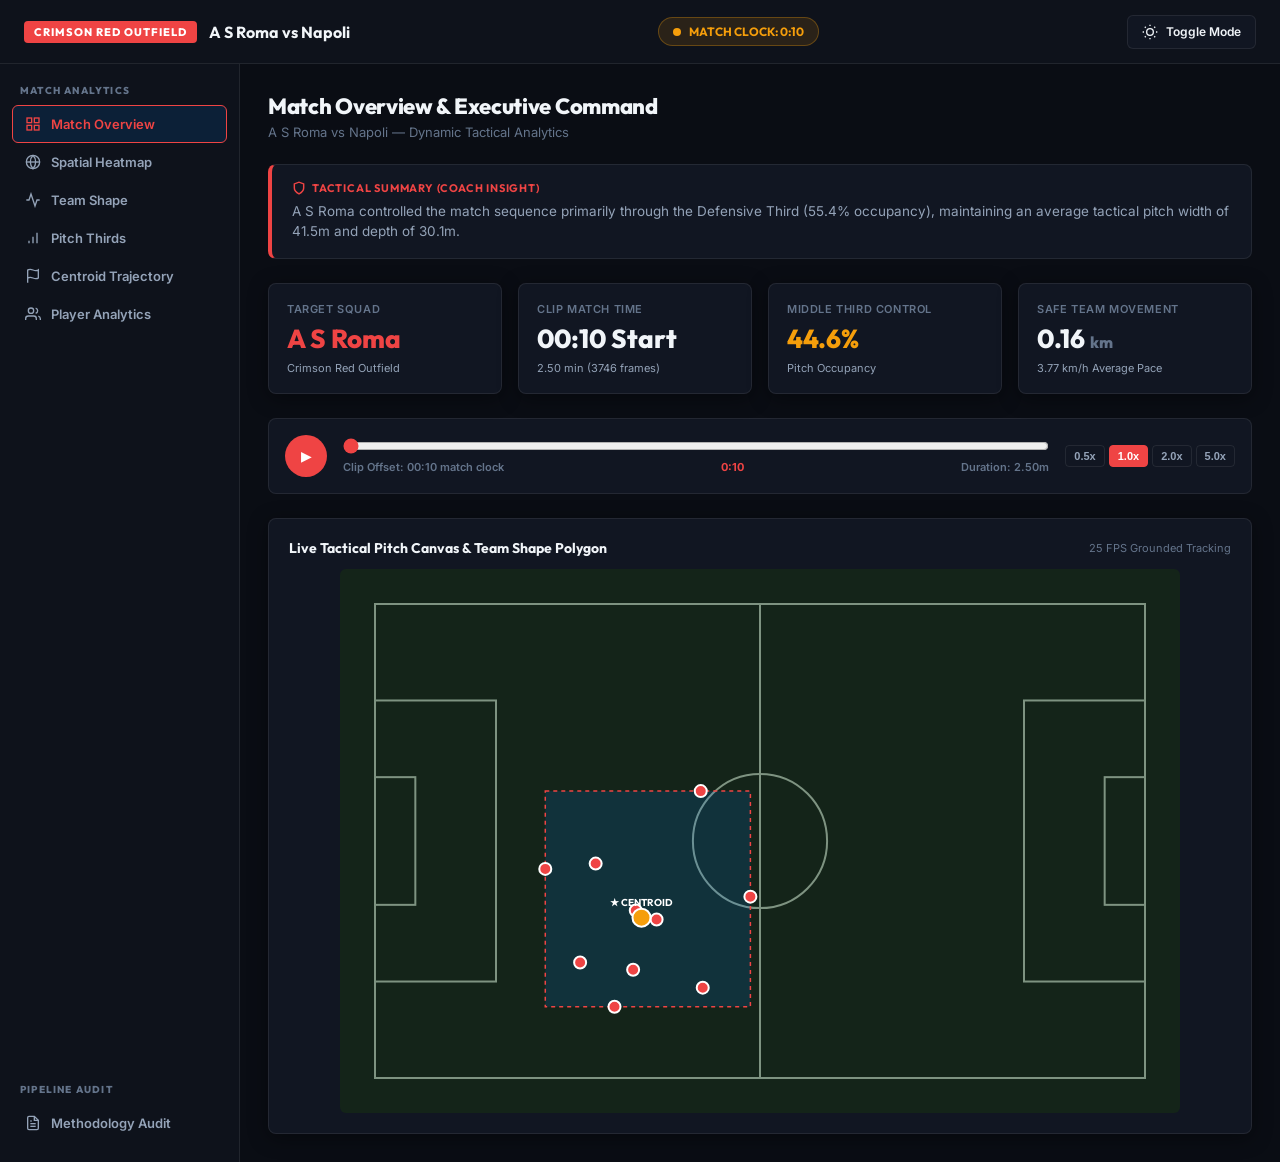
==== UNIFIED_PIPELINE/dashboard/index.html @ fdec0640 "feat: add UNIFIED_PIPELINE pipeline folder" ====
<!DOCTYPE html>
<html lang="en" data-theme="dark">
<head>
  <meta charset="UTF-8">
  <meta name="viewport" content="width=device-width, initial-scale=1.0">
  <title>Pro Tactical Football Analytics Command Center</title>
  
  <!-- Fonts -->
  <link rel="preconnect" href="https://fonts.googleapis.com">
  <link rel="preconnect" href="https://fonts.gstatic.com" crossorigin>
  <link href="https://fonts.googleapis.com/css2?family=Inter:wght@300;400;500;600;700&family=Outfit:wght@400;500;600;700;800&display=swap" rel="stylesheet">
  
  <!-- Plotly CDN -->
  <script src="https://cdn.plot.ly/plotly-2.27.0.min.js"></script>
  
  <!-- Dashboard CSS -->
  <link rel="stylesheet" href="css/app.css">
</head>
<body data-theme="dark">

  <div class="app-shell">
    <!-- Top Navigation Header -->
    <header class="top-nav">
      <div class="nav-brand">
        <div class="brand-badge" id="header-league-badge">MATCH ANALYTICS</div>
        <div class="match-title" id="header-match-title">Loading Match Data...</div>
      </div>

      <div class="nav-center">
        <div class="match-clock-chip" id="header-clock-chip">
          <span class="pulse-dot"></span>
          <span id="header-clock-text">MATCH CLOCK</span>
        </div>
      </div>

      <div class="nav-right">
        <button id="theme-toggle" class="btn-theme-toggle">
          <svg class="sun-icon" width="16" height="16" viewBox="0 0 24 24" fill="none" stroke="currentColor" stroke-width="2"><circle cx="12" cy="12" r="5"/><path d="M12 1v2M12 21v2M4.22 4.22l1.42 1.42M18.36 18.36l1.42 1.42M1 12h2M21 12h2M4.22 19.78l1.42-1.42M18.36 5.64l1.42-1.42"/></svg>
          <svg class="moon-icon" width="16" height="16" viewBox="0 0 24 24" fill="none" stroke="currentColor" stroke-width="2"><path d="M21 12.79A9 9 0 1 1 11.21 3 7 7 0 0 0 21 12.79z"/></svg>
          <span id="theme-label">Toggle Mode</span>
        </button>
      </div>
    </header>

    <!-- Main Content Shell -->
    <div class="main-layout">
      <!-- Sidebar Navigation -->
      <aside class="sidebar">
        <div class="nav-group">
          <div class="nav-section-title">MATCH ANALYTICS</div>
          <button class="nav-item active" data-view="overview">
            <svg width="16" height="16" viewBox="0 0 24 24" fill="none" stroke="currentColor" stroke-width="2"><rect x="3" y="3" width="7" height="7"/><rect x="14" y="3" width="7" height="7"/><rect x="14" y="14" width="7" height="7"/><rect x="3" y="14" width="7" height="7"/></svg>
            Match Overview
          </button>
          <button class="nav-item" data-view="heatmap">
            <svg width="16" height="16" viewBox="0 0 24 24" fill="none" stroke="currentColor" stroke-width="2"><circle cx="12" cy="12" r="10"/><path d="M12 2a14.5 14.5 0 0 0 0 20 14.5 14.5 0 0 0 0-20"/><path d="M2 12h20"/></svg>
            Spatial Heatmap
          </button>
          <button class="nav-item" data-view="shape">
            <svg width="16" height="16" viewBox="0 0 24 24" fill="none" stroke="currentColor" stroke-width="2"><polyline points="22 12 18 12 15 21 9 3 6 12 2 12"/></svg>
            Team Shape
          </button>
          <button class="nav-item" data-view="thirds">
            <svg width="16" height="16" viewBox="0 0 24 24" fill="none" stroke="currentColor" stroke-width="2"><line x1="12" y1="20" x2="12" y2="10"/><line x1="18" y1="20" x2="18" y2="4"/><line x1="6" y1="20" x2="6" y2="16"/></svg>
            Pitch Thirds
          </button>
          <button class="nav-item" data-view="trajectory">
            <svg width="16" height="16" viewBox="0 0 24 24" fill="none" stroke="currentColor" stroke-width="2"><path d="M4 15s1-1 4-1 5 2 8 2 4-1 4-1V3s-1 1-4 1-5-2-8-2-4 1-4 1z"/><line x1="4" y1="22" x2="4" y2="15"/></svg>
            Centroid Trajectory
          </button>
          <button class="nav-item" data-view="players">
            <svg width="16" height="16" viewBox="0 0 24 24" fill="none" stroke="currentColor" stroke-width="2"><path d="M17 21v-2a4 4 0 0 0-4-4H5a4 4 0 0 0-4 4v2"/><circle cx="9" cy="7" r="4"/><path d="M23 21v-2a4 4 0 0 0-3-3.87"/><path d="M16 3.13a4 4 0 0 1 0 7.75"/></svg>
            Player Analytics
          </button>
        </div>

        <div class="nav-group" style="margin-top: auto;">
          <div class="nav-section-title">PIPELINE AUDIT</div>
          <button class="nav-item" data-view="audit">
            <svg width="16" height="16" viewBox="0 0 24 24" fill="none" stroke="currentColor" stroke-width="2"><path d="M14 2H6a2 2 0 0 0-2 2v16a2 2 0 0 0 2 2h12a2 2 0 0 0 2-2V8z"/><polyline points="14 2 14 8 20 8"/><line x1="16" y1="13" x2="8" y2="13"/><line x1="16" y1="17" x2="8" y2="17"/><polyline points="10 9 9 9 8 9"/></svg>
            Methodology Audit
          </button>
        </div>
      </aside>

      <!-- View Containers -->
      <main class="content-body">
        <div id="view-overview" class="view-panel active"></div>
        <div id="view-heatmap" class="view-panel"></div>
        <div id="view-shape" class="view-panel"></div>
        <div id="view-thirds" class="view-panel"></div>
        <div id="view-trajectory" class="view-panel"></div>
        <div id="view-players" class="view-panel"></div>
        <div id="view-audit" class="view-panel"></div>
      </main>
    </div>
  </div>

  <!-- Dashboard JavaScript Modules -->
  <script src="js/pitch-canvas.js"></script>
  <script src="js/components.js"></script>
  <script src="js/timeline.js"></script>
  <script src="js/app.js"></script>
</body>
</html>
---- UNIFIED_PIPELINE/dashboard/css/app.css ----
/* Dynamic Broadcasting CSS Design System */
:root {
  /* Dynamic Team Color Variables (Injected from metadata) */
  --team-primary-color: #0080FF;
  --team-secondary-color: #38BDF8;

  /* Typography */
  --font-sans: 'Inter', -apple-system, BlinkMacSystemFont, sans-serif;
  --font-display: 'Outfit', sans-serif;

  /* Tactical Accents */
  --tactical-gold: #F59E0B;
  --tactical-emerald: #10B981;
  --tactical-rose: #F43F5E;
}

/* Dark Theme (Obsidian Broadcast Command Center) */
body[data-theme="dark"] {
  --bg-app: #0A0D14;
  --bg-card: #111622;
  --bg-card-hover: #171E2D;
  --bg-nav: #0E121B;
  --border-color: rgba(255, 255, 255, 0.08);
  --border-active: var(--team-primary-color);
  --text-primary: #F1F5F9;
  --text-secondary: #94A3B8;
  --text-muted: #64748B;
  --pitch-grass: #142419;
  --pitch-lines: #7E9381;
  --shadow-card: 0 4px 20px rgba(0, 0, 0, 0.4);
}

/* Light Theme (Clean Editorial Print) */
body[data-theme="light"] {
  --bg-app: #F8FAFC;
  --bg-card: #FFFFFF;
  --bg-card-hover: #F1F5F9;
  --bg-nav: #FFFFFF;
  --border-color: rgba(0, 0, 0, 0.08);
  --border-active: var(--team-primary-color);
  --text-primary: #0F172A;
  --text-secondary: #475569;
  --text-muted: #94A3B8;
  --pitch-grass: #E2EADF;
  --pitch-lines: #859B87;
  --shadow-card: 0 4px 16px rgba(0, 0, 0, 0.06);
}

/* Reset & Layout */
* { box-sizing: border-box; margin: 0; padding: 0; transition: background-color 0.25s ease, border-color 0.25s ease, color 0.25s ease; }
body { font-family: var(--font-sans); background: var(--bg-app); color: var(--text-primary); min-height: 100vh; overflow-x: hidden; }

.app-shell { display: flex; flex-direction: column; min-height: 100vh; }

/* Top Navigation Bar */
.top-nav {
  height: 64px;
  background: var(--bg-nav);
  border-bottom: 1px solid var(--border-color);
  display: flex;
  align-items: center;
  justify-content: space-between;
  padding: 0 24px;
  position: sticky;
  top: 0;
  z-index: 100;
}
.nav-brand { display: flex; align-items: center; gap: 12px; }
.brand-badge {
  background: var(--team-primary-color);
  color: #FFFFFF;
  font-family: var(--font-display);
  font-weight: 800;
  font-size: 11px;
  letter-spacing: 1px;
  padding: 4px 10px;
  border-radius: 4px;
  text-transform: uppercase;
}
.match-title { font-family: var(--font-display); font-weight: 700; font-size: 16px; }

.match-clock-chip {
  display: flex;
  align-items: center;
  gap: 8px;
  background: rgba(245, 158, 11, 0.12);
  border: 1px solid rgba(245, 158, 11, 0.3);
  padding: 6px 14px;
  border-radius: 20px;
  font-family: var(--font-display);
  font-weight: 700;
  font-size: 12px;
  color: var(--tactical-gold);
}
.pulse-dot { width: 8px; height: 8px; background: var(--tactical-gold); border-radius: 50%; animation: pulse 1.5s infinite; }

@keyframes pulse {
  0% { transform: scale(0.95); box-shadow: 0 0 0 0 rgba(245, 158, 11, 0.7); }
  70% { transform: scale(1); box-shadow: 0 0 0 8px rgba(245, 158, 11, 0); }
  100% { transform: scale(0.95); box-shadow: 0 0 0 0 rgba(245, 158, 11, 0); }
}

.btn-theme-toggle {
  display: flex;
  align-items: center;
  gap: 8px;
  background: var(--bg-card);
  border: 1px solid var(--border-color);
  color: var(--text-primary);
  padding: 8px 14px;
  border-radius: 6px;
  font-family: var(--font-sans);
  font-weight: 600;
  font-size: 12px;
  cursor: pointer;
}
.btn-theme-toggle:hover { border-color: var(--team-primary-color); }
body[data-theme="dark"] .sun-icon { display: block; }
body[data-theme="dark"] .moon-icon { display: none; }
body[data-theme="light"] .sun-icon { display: none; }
body[data-theme="light"] .moon-icon { display: block; }

/* Sidebar & Main Layout */
.main-layout { display: flex; flex: 1; }
.sidebar {
  width: 240px;
  background: var(--bg-nav);
  border-right: 1px solid var(--border-color);
  padding: 20px 12px;
  display: flex;
  flex-direction: column;
  gap: 24px;
}
.nav-section-title { font-family: var(--font-display); font-size: 10px; font-weight: 800; color: var(--text-muted); letter-spacing: 1.2px; margin-bottom: 8px; padding-left: 8px; }
.nav-item {
  width: 100%;
  display: flex;
  align-items: center;
  gap: 10px;
  padding: 10px 12px;
  background: transparent;
  border: 1px solid transparent;
  border-radius: 6px;
  color: var(--text-secondary);
  font-family: var(--font-sans);
  font-weight: 600;
  font-size: 13px;
  cursor: pointer;
  text-align: left;
}
.nav-item:hover { background: var(--bg-card-hover); color: var(--text-primary); }
.nav-item.active { background: rgba(0, 128, 255, 0.12); border-color: var(--team-primary-color); color: var(--team-primary-color); }

.content-body { flex: 1; padding: 28px; overflow-y: auto; }
.view-panel { display: none; }
.view-panel.active { display: block; }

/* Page Header & Callout Cards */
.page-header { margin-bottom: 24px; }
.page-title { font-family: var(--font-display); font-weight: 800; font-size: 22px; letter-spacing: -0.3px; }
.page-sub { font-size: 13px; color: var(--text-muted); margin-top: 4px; }

.coach-summary-box {
  background: var(--bg-card);
  border: 1px solid var(--border-color);
  border-left: 4px solid var(--team-primary-color);
  padding: 16px 20px;
  border-radius: 8px;
  margin-bottom: 24px;
}
.coach-title-tag { font-family: var(--font-display); font-weight: 700; font-size: 11px; color: var(--team-primary-color); text-transform: uppercase; letter-spacing: 0.8px; display: flex; align-items: center; gap: 6px; margin-bottom: 6px; }
.coach-text-body { font-size: 13.5px; color: var(--text-secondary); line-height: 1.5; }

/* Stat Cards Grid */
.stat-grid { display: grid; grid-template-columns: repeat(4, 1fr); gap: 16px; margin-bottom: 24px; }
.stat-box { background: var(--bg-card); border: 1px solid var(--border-color); padding: 18px; border-radius: 8px; box-shadow: var(--shadow-card); }
.stat-lbl { font-size: 11px; font-weight: 600; color: var(--text-muted); text-transform: uppercase; letter-spacing: 0.6px; margin-bottom: 6px; }
.stat-val { font-family: var(--font-display); font-weight: 800; font-size: 26px; }
.stat-badge { font-size: 11px; color: var(--text-secondary); margin-top: 6px; }

/* Interactive Timeline Player Card */
.timeline-player-card {
  background: var(--bg-card);
  border: 1px solid var(--border-color);
  border-radius: 8px;
  padding: 16px;
  margin-bottom: 24px;
}
.player-controls-row { display: flex; align-items: center; gap: 16px; }
.btn-player-action {
  width: 42px;
  height: 42px;
  border-radius: 50%;
  background: var(--team-primary-color);
  color: #FFFFFF;
  border: none;
  font-size: 14px;
  cursor: pointer;
  display: flex;
  align-items: center;
  justify-content: center;
}
.scrubber-container { flex: 1; display: flex; flex-direction: column; gap: 6px; }
.scrubber-slider { width: 100%; accent-color: var(--team-primary-color); cursor: pointer; }
.scrubber-meta { display: flex; justify-content: space-between; font-size: 11px; color: var(--text-muted); font-weight: 600; }
.speed-selector { display: flex; gap: 4px; }
.speed-btn { background: transparent; border: 1px solid var(--border-color); color: var(--text-secondary); padding: 4px 8px; border-radius: 4px; font-size: 11px; font-weight: 600; cursor: pointer; }
.speed-btn.active { background: var(--team-primary-color); border-color: var(--team-primary-color); color: #FFFFFF; }

/* Pitch Canvas Card */
.pitch-container-card {
  background: var(--bg-card);
  border: 1px solid var(--border-color);
  border-radius: 8px;
  padding: 20px;
  display: flex;
  flex-direction: column;
  align-items: center;
  box-shadow: var(--shadow-card);
}
canvas { border-radius: 6px; }
.chart-card { background: var(--bg-card); border: 1px solid var(--border-color); border-radius: 8px; padding: 16px; box-shadow: var(--shadow-card); }

/* Data Tables */
.table-card { background: var(--bg-card); border: 1px solid var(--border-color); border-radius: 8px; padding: 20px; }
.pro-table-wrapper { overflow-x: auto; margin-top: 12px; }
.pro-table { width: 100%; border-collapse: collapse; text-align: left; font-size: 13px; }
.pro-table th { padding: 10px 14px; border-bottom: 1px solid var(--border-color); color: var(--text-muted); font-weight: 700; text-transform: uppercase; font-size: 11px; }
.pro-table td { padding: 12px 14px; border-bottom: 1px solid var(--border-color); color: var(--text-secondary); }
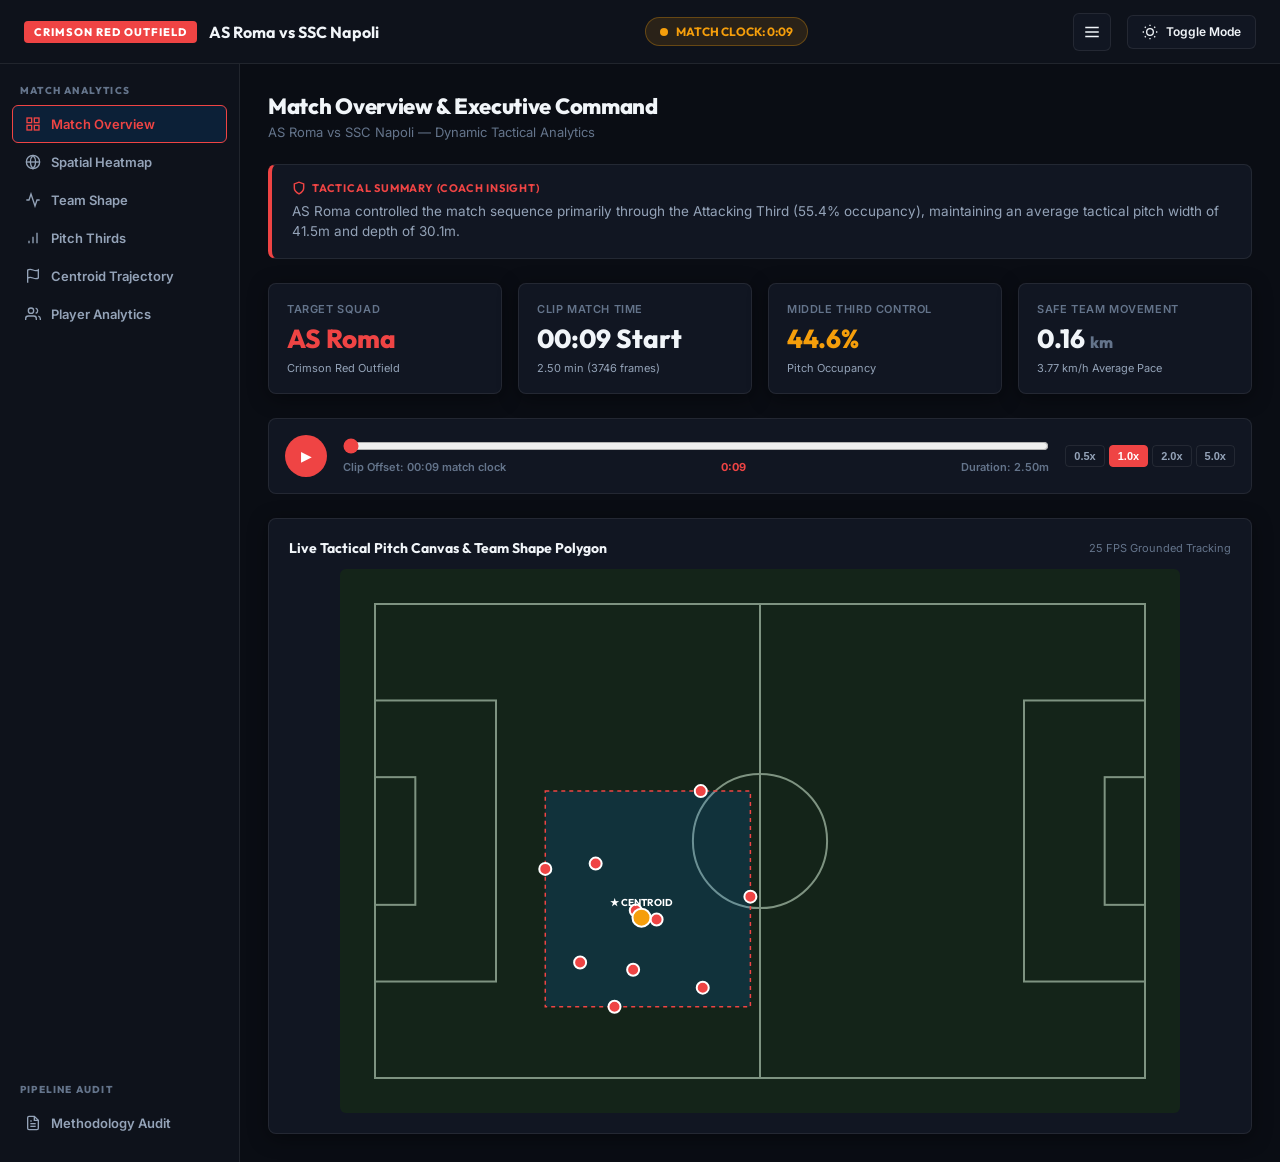
==== commit 01cc5e75: "feat(pipeline): decouple pipeline configuration and update analytics dashboard" ====
--- a/UNIFIED_PIPELINE/dashboard/index.html
+++ b/UNIFIED_PIPELINE/dashboard/index.html
@@ -34,6 +34,13 @@
       </div>
 
       <div class="nav-right">
+        <button id="sidebar-toggle" class="btn-sidebar-toggle" title="Toggle Sidebar">
+          <svg width="18" height="18" viewBox="0 0 24 24" fill="none" stroke="currentColor" stroke-width="2">
+            <line x1="3" y1="6" x2="21" y2="6"/>
+            <line x1="3" y1="12" x2="21" y2="12"/>
+            <line x1="3" y1="18" x2="21" y2="18"/>
+          </svg>
+        </button>
         <button id="theme-toggle" class="btn-theme-toggle">
           <svg class="sun-icon" width="16" height="16" viewBox="0 0 24 24" fill="none" stroke="currentColor" stroke-width="2"><circle cx="12" cy="12" r="5"/><path d="M12 1v2M12 21v2M4.22 4.22l1.42 1.42M18.36 18.36l1.42 1.42M1 12h2M21 12h2M4.22 19.78l1.42-1.42M18.36 5.64l1.42-1.42"/></svg>
           <svg class="moon-icon" width="16" height="16" viewBox="0 0 24 24" fill="none" stroke="currentColor" stroke-width="2"><path d="M21 12.79A9 9 0 1 1 11.21 3 7 7 0 0 0 21 12.79z"/></svg>
@@ -45,7 +52,7 @@
     <!-- Main Content Shell -->
     <div class="main-layout">
       <!-- Sidebar Navigation -->
-      <aside class="sidebar">
+      <aside class="sidebar" id="app-sidebar">
         <div class="nav-group">
           <div class="nav-section-title">MATCH ANALYTICS</div>
           <button class="nav-item active" data-view="overview">
--- a/UNIFIED_PIPELINE/dashboard/css/app.css
+++ b/UNIFIED_PIPELINE/dashboard/css/app.css
@@ -124,13 +124,39 @@
 .main-layout { display: flex; flex: 1; }
 .sidebar {
   width: 240px;
+  min-width: 240px;
   background: var(--bg-nav);
   border-right: 1px solid var(--border-color);
   padding: 20px 12px;
   display: flex;
   flex-direction: column;
   gap: 24px;
-}
+  transition: width 0.3s ease, min-width 0.3s ease, padding 0.3s ease, opacity 0.2s ease;
+  overflow: hidden;
+}
+.sidebar.collapsed {
+  width: 0;
+  min-width: 0;
+  padding: 0;
+  border-right: none;
+  opacity: 0;
+  pointer-events: none;
+}
+.btn-sidebar-toggle {
+  display: flex;
+  align-items: center;
+  justify-content: center;
+  width: 38px;
+  height: 38px;
+  background: var(--bg-card);
+  border: 1px solid var(--border-color);
+  color: var(--text-primary);
+  border-radius: 6px;
+  cursor: pointer;
+  margin-right: 8px;
+}
+.btn-sidebar-toggle:hover { border-color: var(--team-primary-color); color: var(--team-primary-color); }
+.nav-right { display: flex; align-items: center; gap: 8px; }
 .nav-section-title { font-family: var(--font-display); font-size: 10px; font-weight: 800; color: var(--text-muted); letter-spacing: 1.2px; margin-bottom: 8px; padding-left: 8px; }
 .nav-item {
   width: 100%;
@@ -147,11 +173,12 @@
   font-size: 13px;
   cursor: pointer;
   text-align: left;
+  white-space: nowrap;
 }
 .nav-item:hover { background: var(--bg-card-hover); color: var(--text-primary); }
 .nav-item.active { background: rgba(0, 128, 255, 0.12); border-color: var(--team-primary-color); color: var(--team-primary-color); }
 
-.content-body { flex: 1; padding: 28px; overflow-y: auto; }
+.content-body { flex: 1; padding: 28px; overflow-y: auto; transition: padding 0.3s ease; }
 .view-panel { display: none; }
 .view-panel.active { display: block; }
 
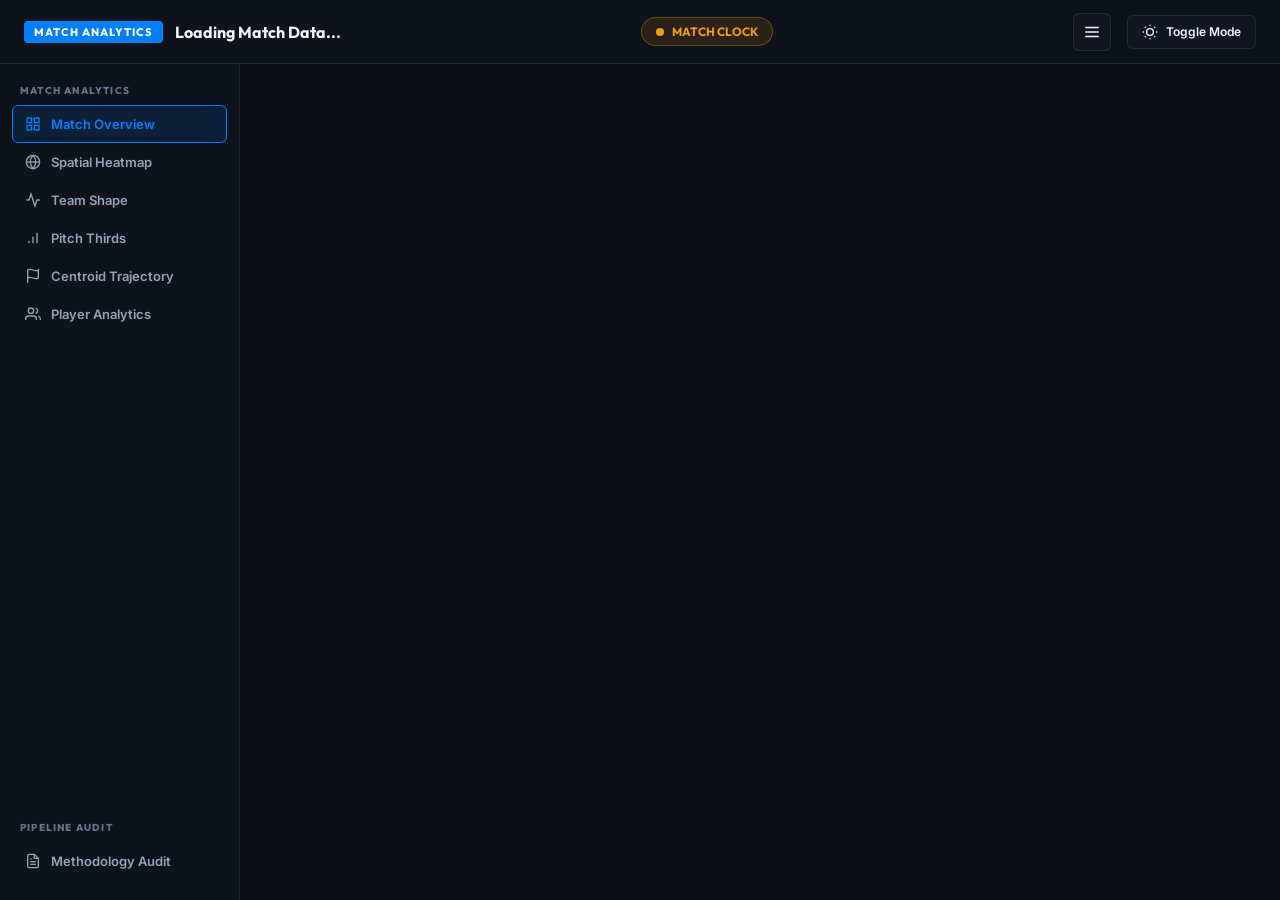
==== commit 660b89a5: "Untrack UNIFIED_PIPELINE/dashboard/data and update dashboard pipeline" ====
--- a/UNIFIED_PIPELINE/dashboard/index.html
+++ b/UNIFIED_PIPELINE/dashboard/index.html
@@ -104,9 +104,9 @@
   </div>
 
   <!-- Dashboard JavaScript Modules -->
-  <script src="js/pitch-canvas.js"></script>
-  <script src="js/components.js"></script>
-  <script src="js/timeline.js"></script>
-  <script src="js/app.js"></script>
+  <script src="js/pitch-canvas.js?v=10"></script>
+  <script src="js/components.js?v=10"></script>
+  <script src="js/timeline.js?v=10"></script>
+  <script src="js/app.js?v=10"></script>
 </body>
 </html>
